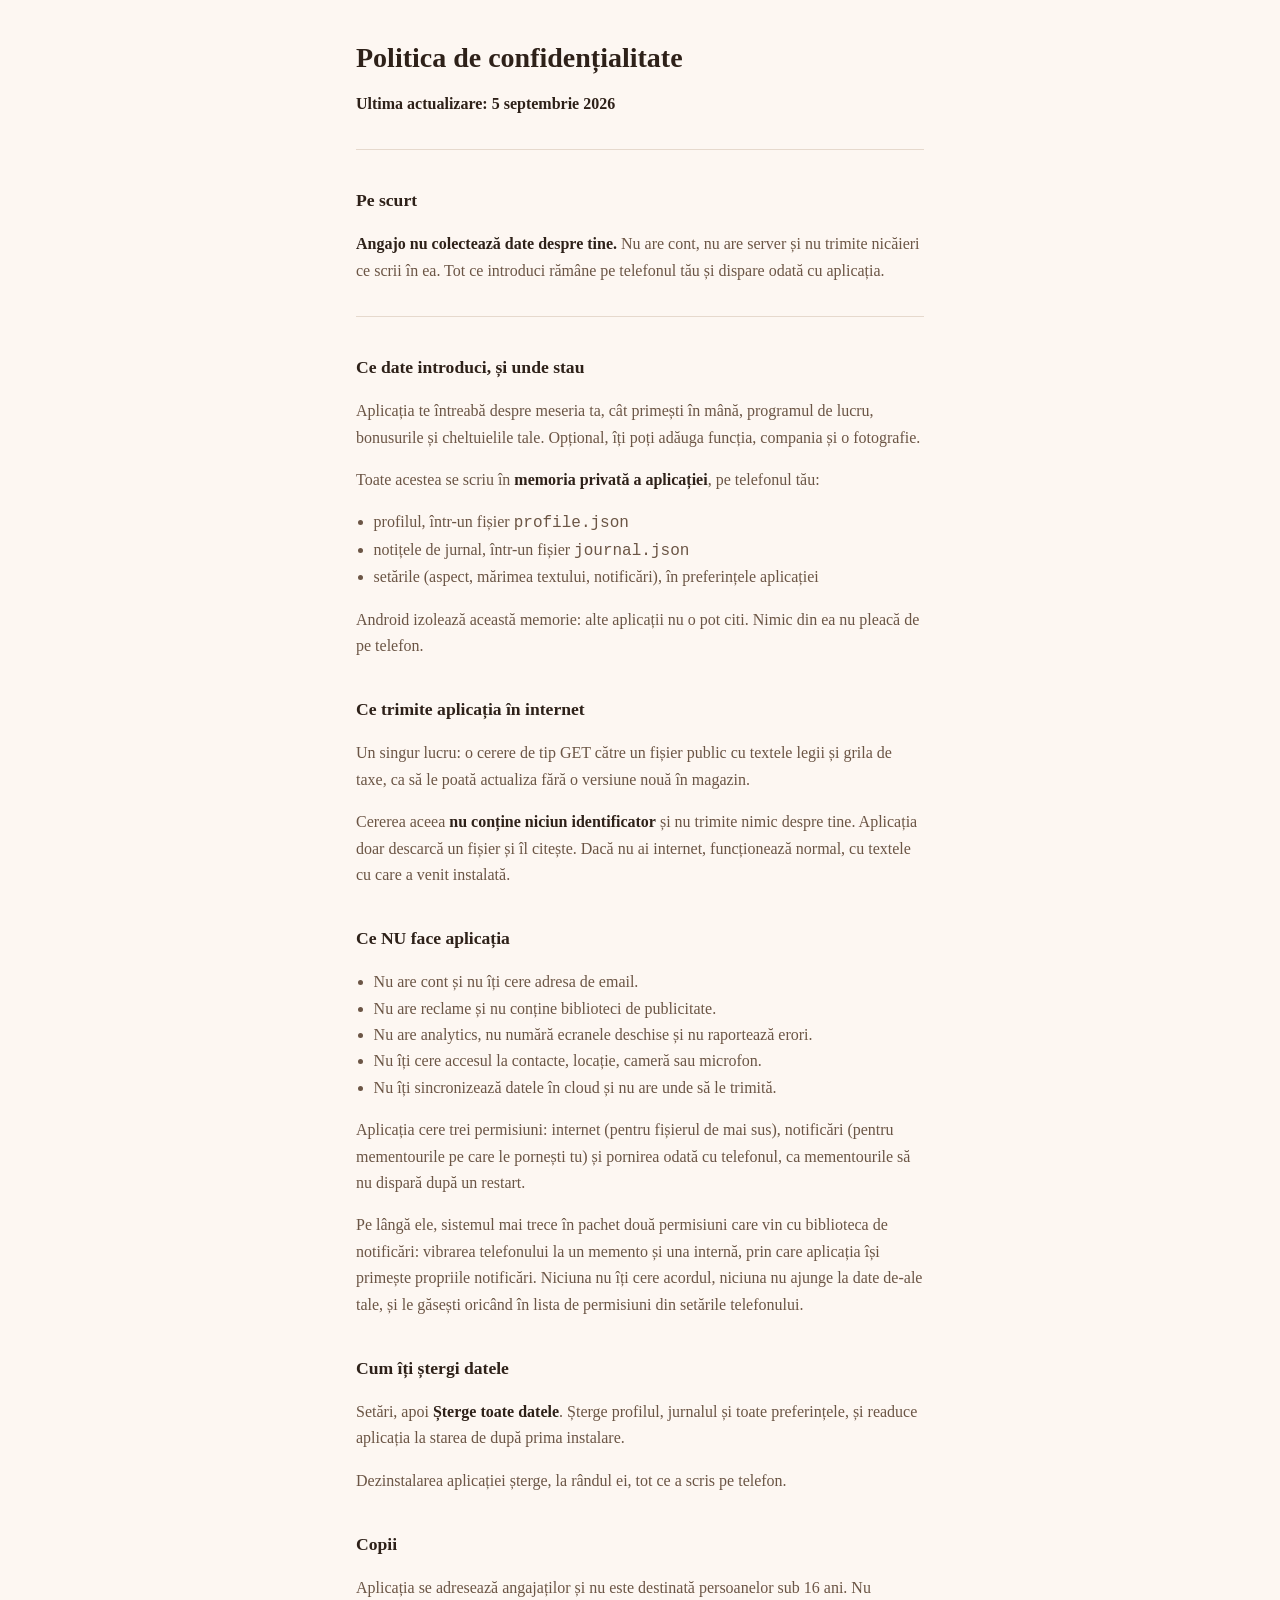
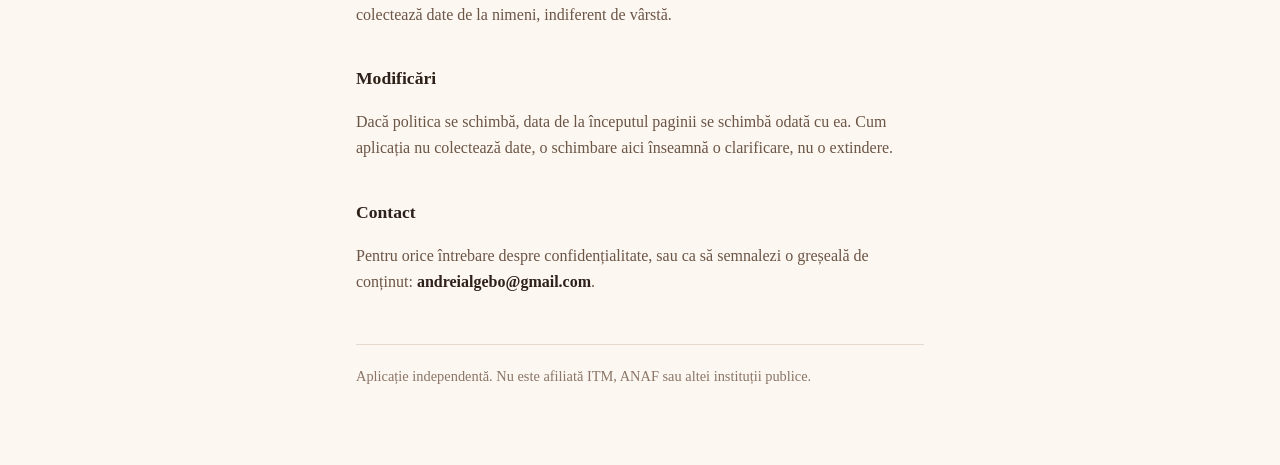
==== confidentialitate.html @ aa51694a "the content the app fetches, and the pages Play requires data.json is a byte copy of assets/data.jso" ====
<!doctype html>
<html lang="ro">
<head>
<meta charset="utf-8">
<meta name="viewport" content="width=device-width,initial-scale=1">
<title>Politica de confidențialitate · Angajo</title>
<link rel="stylesheet" href="style.css">
</head>
<body>
<div class="wrap">
<h1>Politica de confidențialitate</h1>
<p><strong>Ultima actualizare: 5 septembrie 2026</strong></p>
<hr>
<h2>Pe scurt</h2>
<p><strong>Angajo nu colectează date despre tine.</strong> Nu are cont, nu are server și nu trimite nicăieri ce scrii în ea. Tot ce introduci rămâne pe telefonul tău și dispare odată cu aplicația.</p>
<hr>
<h2>Ce date introduci, și unde stau</h2>
<p>Aplicația te întreabă despre meseria ta, cât primești în mână, programul de lucru, bonusurile și cheltuielile tale. Opțional, îți poți adăuga funcția, compania și o fotografie.</p>
<p>Toate acestea se scriu în <strong>memoria privată a aplicației</strong>, pe telefonul tău:</p>
<ul>
<li>profilul, într-un fișier <code>profile.json</code></li>
<li>notițele de jurnal, într-un fișier <code>journal.json</code></li>
<li>setările (aspect, mărimea textului, notificări), în preferințele aplicației</li>
</ul>
<p>Android izolează această memorie: alte aplicații nu o pot citi. Nimic din ea nu pleacă de pe telefon.</p>
<h2>Ce trimite aplicația în internet</h2>
<p>Un singur lucru: o cerere de tip GET către un fișier public cu textele legii și grila de taxe, ca să le poată actualiza fără o versiune nouă în magazin.</p>
<p>Cererea aceea <strong>nu conține niciun identificator</strong> și nu trimite nimic despre tine. Aplicația doar descarcă un fișier și îl citește. Dacă nu ai internet, funcționează normal, cu textele cu care a venit instalată.</p>
<h2>Ce NU face aplicația</h2>
<ul>
<li>Nu are cont și nu îți cere adresa de email.</li>
<li>Nu are reclame și nu conține biblioteci de publicitate.</li>
<li>Nu are analytics, nu numără ecranele deschise și nu raportează erori.</li>
<li>Nu îți cere accesul la contacte, locație, cameră sau microfon.</li>
<li>Nu îți sincronizează datele în cloud și nu are unde să le trimită.</li>
</ul>
<p>Aplicația cere trei permisiuni: internet (pentru fișierul de mai sus), notificări (pentru mementourile pe care le pornești tu) și pornirea odată cu telefonul, ca mementourile să nu dispară după un restart.</p>
<p>Pe lângă ele, sistemul mai trece în pachet două permisiuni care vin cu biblioteca de notificări: vibrarea telefonului la un memento și una internă, prin care aplicația își primește propriile notificări. Niciuna nu îți cere acordul, niciuna nu ajunge la date de-ale tale, și le găsești oricând în lista de permisiuni din setările telefonului.</p>
<h2>Cum îți ștergi datele</h2>
<p>Setări, apoi <strong>Șterge toate datele</strong>. Șterge profilul, jurnalul și toate preferințele, și readuce aplicația la starea de după prima instalare.</p>
<p>Dezinstalarea aplicației șterge, la rândul ei, tot ce a scris pe telefon.</p>
<h2>Copii</h2>
<p>Aplicația se adresează angajaților și nu este destinată persoanelor sub 16 ani. Nu colectează date de la nimeni, indiferent de vârstă.</p>
<h2>Modificări</h2>
<p>Dacă politica se schimbă, data de la începutul paginii se schimbă odată cu ea. Cum aplicația nu colectează date, o schimbare aici înseamnă o clarificare, nu o extindere.</p>
<h2>Contact</h2>
<p>Pentru orice întrebare despre confidențialitate, sau ca să semnalezi o greșeală de conținut: <strong>andreialgebo@gmail.com</strong>.</p>
<p class="foot">Aplicație independentă. Nu este afiliată ITM, ANAF sau altei instituții publice.</p>
</div>
</body>
</html>
---- style.css ----
:root{--paper:#FDF7F2;--ink:#2E2119;--secondary:#6B5545;--muted:#8A7566;
--brand:#A8412A;--line:#E6D9CD}
*{box-sizing:border-box}
body{margin:0;background:var(--paper);color:var(--ink);
font:16px/1.65 Georgia,'Times New Roman',serif;
-webkit-text-size-adjust:100%}
.wrap{max-width:38rem;margin:0 auto;padding:2.5rem 1.25rem 4rem}
h1{font-size:1.75rem;line-height:1.25;margin:0 0 .35rem;font-weight:600}
h2{font-size:1.1rem;margin:2.25rem 0 .5rem;font-weight:600}
p,li{color:var(--secondary)}
strong{color:var(--ink)}
ul{padding-left:1.1rem}
a{color:var(--brand)}
hr{border:0;border-top:1px solid var(--line);margin:2rem 0}
.stamp{display:inline-block;margin-bottom:1.5rem;padding:.3rem .6rem;
border:1px solid var(--line);border-radius:4px;color:var(--muted);
font:600 11px/1 ui-monospace,SFMono-Regular,Menlo,monospace;
letter-spacing:.08em;text-transform:uppercase}
.note{color:var(--muted);font-size:.9rem}
.foot{margin-top:3rem;padding-top:1.25rem;border-top:1px solid var(--line);
color:var(--muted);font-size:.9rem}
@media (prefers-color-scheme:dark){
:root{--paper:#1B1512;--ink:#F2E8DF;--secondary:#C9B5A5;--muted:#A38E7C;
--brand:#D9765C;--line:#3A2E27}}
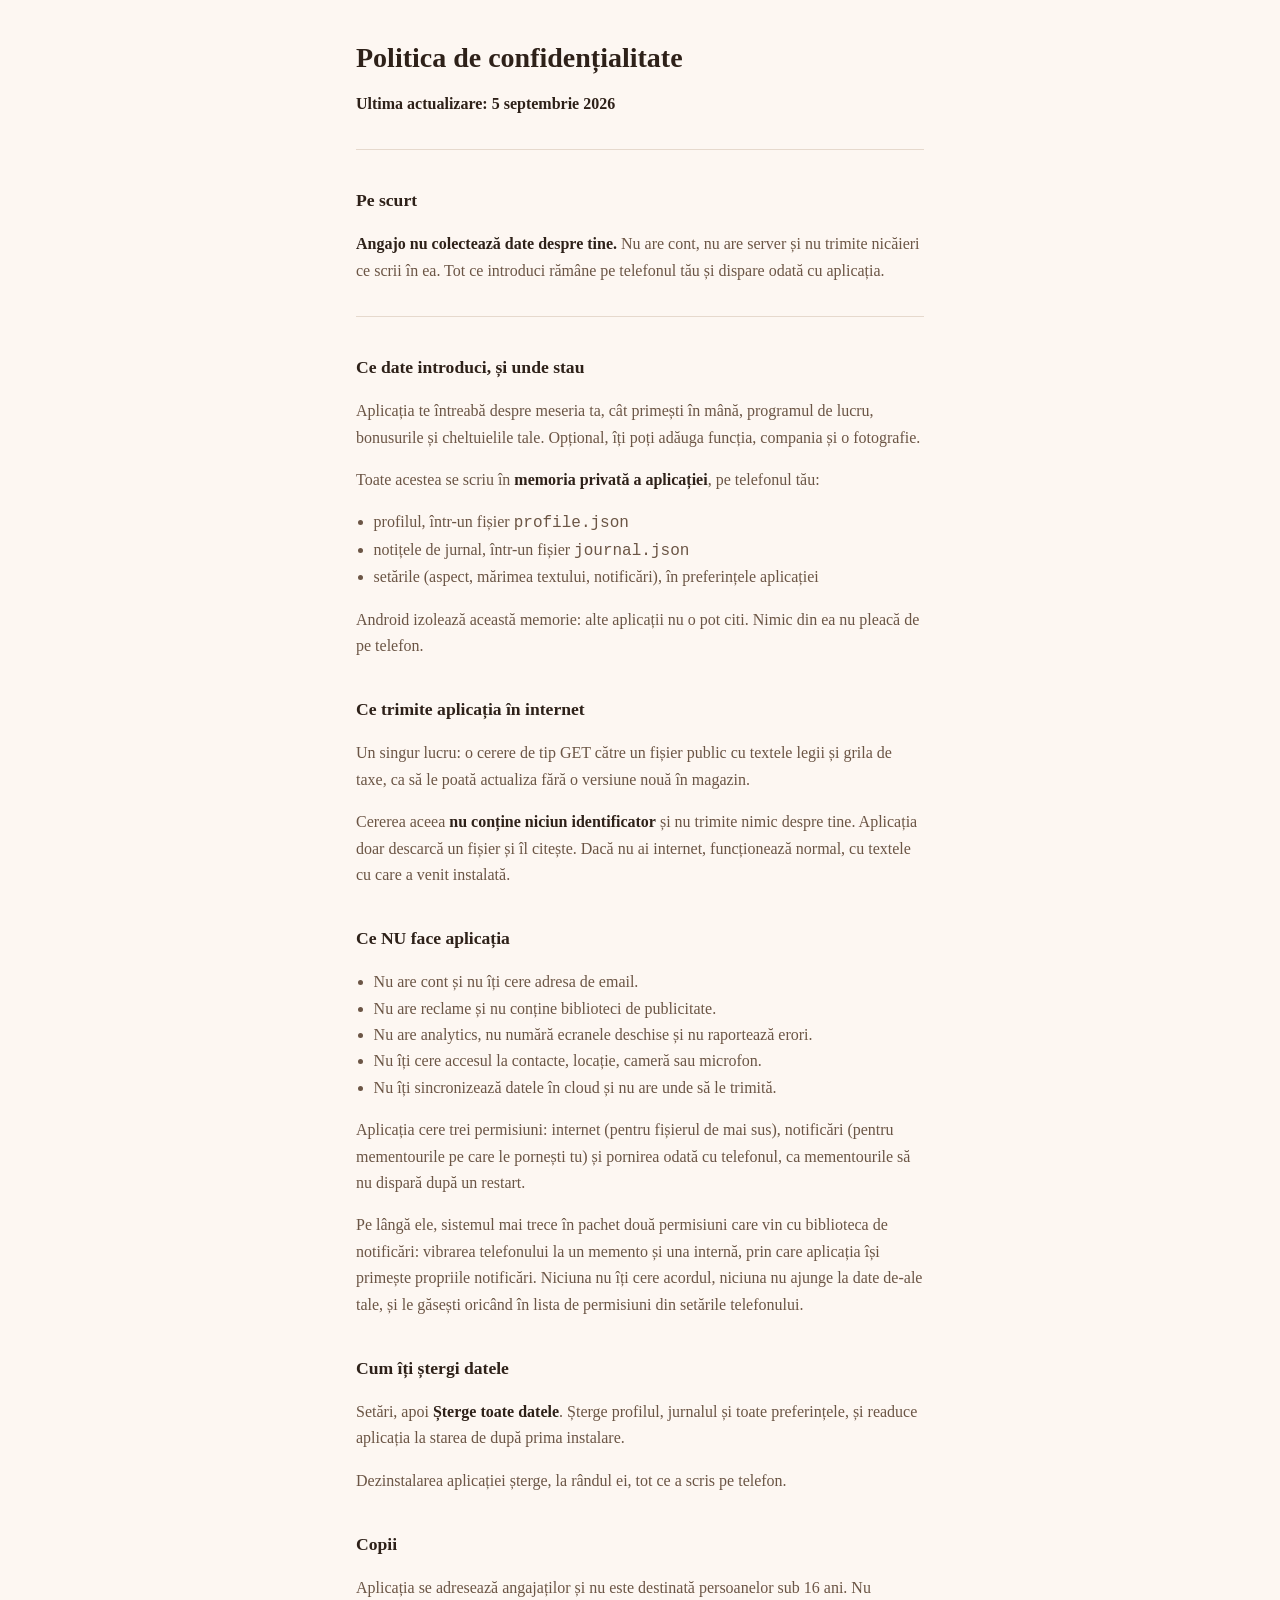
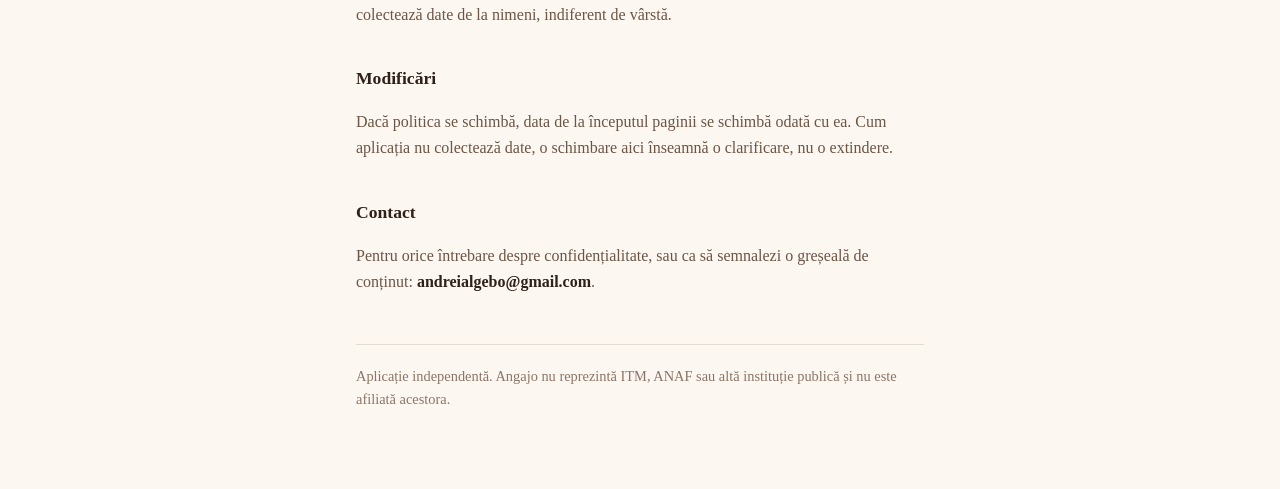
==== commit 7d38905e: "feat: pagina de surse oficiale + catalogul v15 Google Play a respins aplicatia-sora Amendo pe 9 sept" ====
--- a/confidentialitate.html
+++ b/confidentialitate.html
@@ -45,7 +45,7 @@
 <p>Dacă politica se schimbă, data de la începutul paginii se schimbă odată cu ea. Cum aplicația nu colectează date, o schimbare aici înseamnă o clarificare, nu o extindere.</p>
 <h2>Contact</h2>
 <p>Pentru orice întrebare despre confidențialitate, sau ca să semnalezi o greșeală de conținut: <strong>andreialgebo@gmail.com</strong>.</p>
-<p class="foot">Aplicație independentă. Nu este afiliată ITM, ANAF sau altei instituții publice.</p>
+<p class="foot">Aplicație independentă. Angajo nu reprezintă ITM, ANAF sau altă instituție publică și nu este afiliată acestora.</p>
 </div>
 </body>
 </html>
